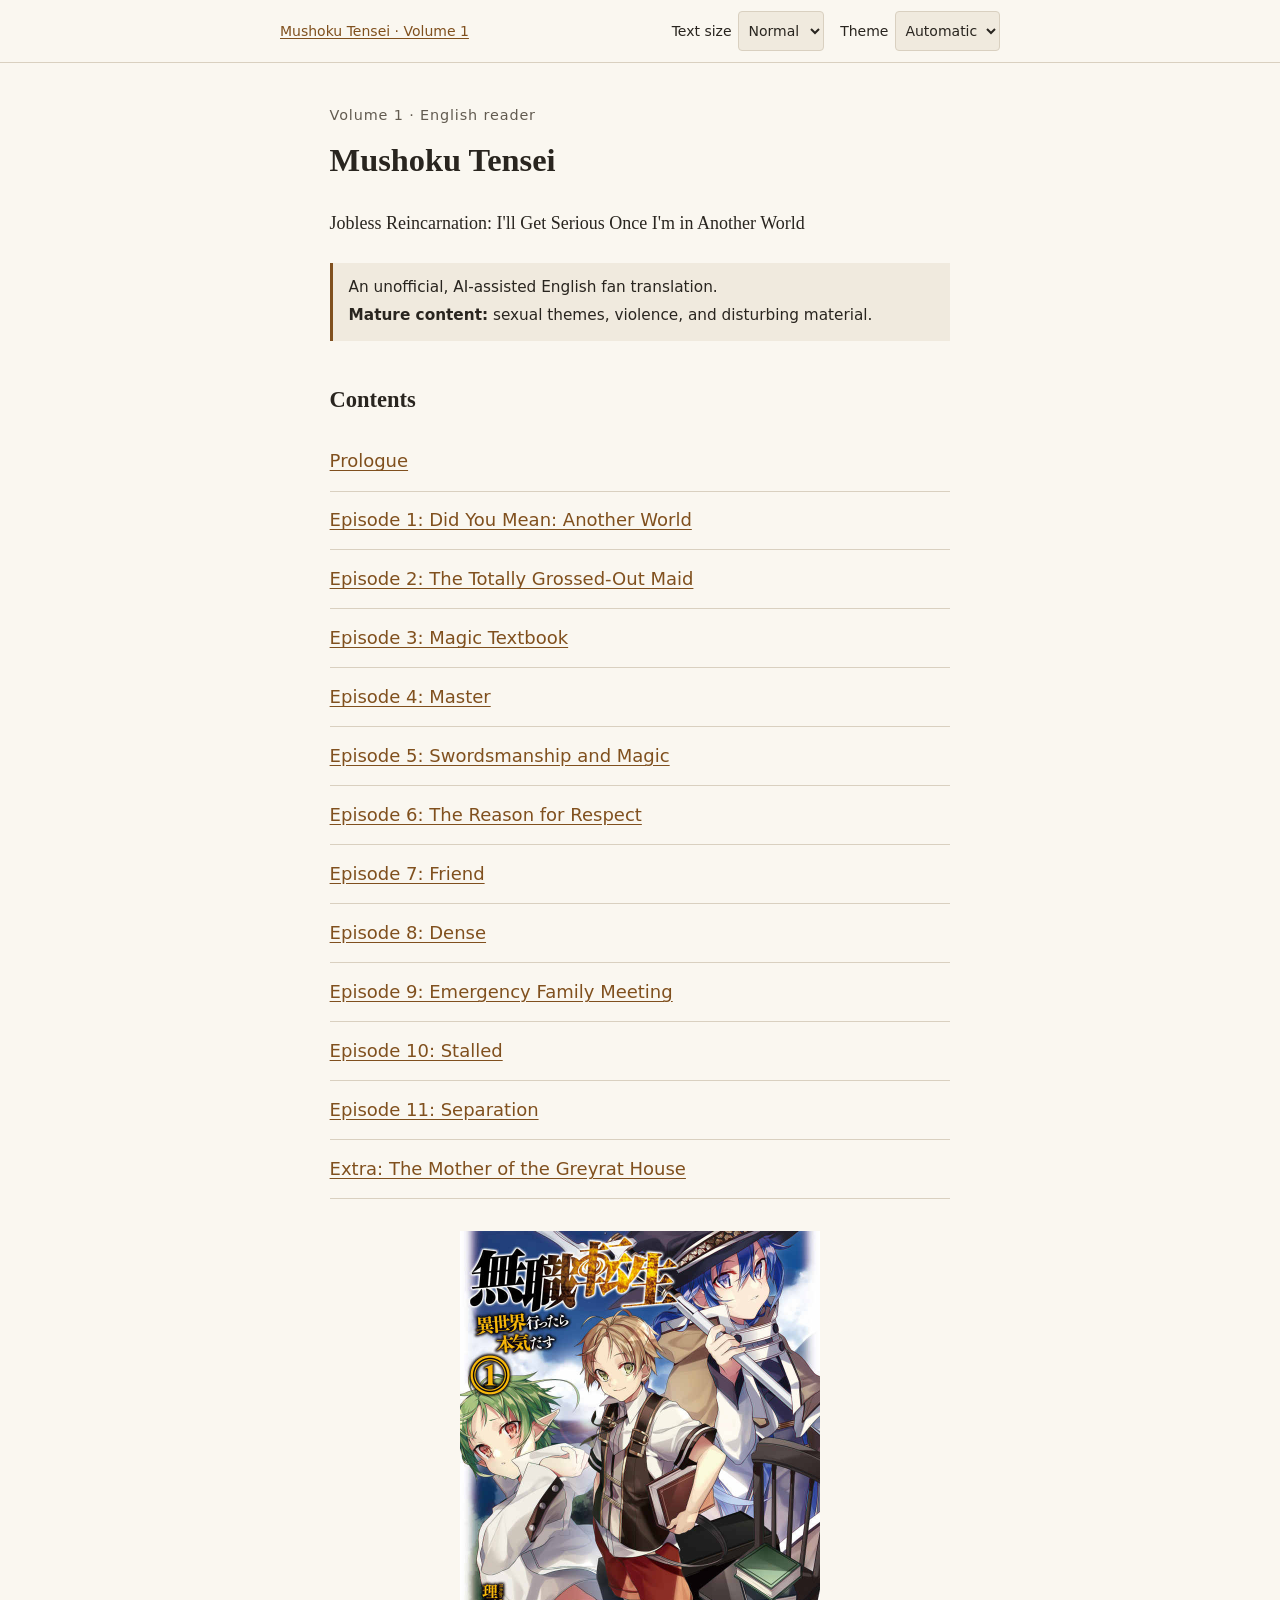
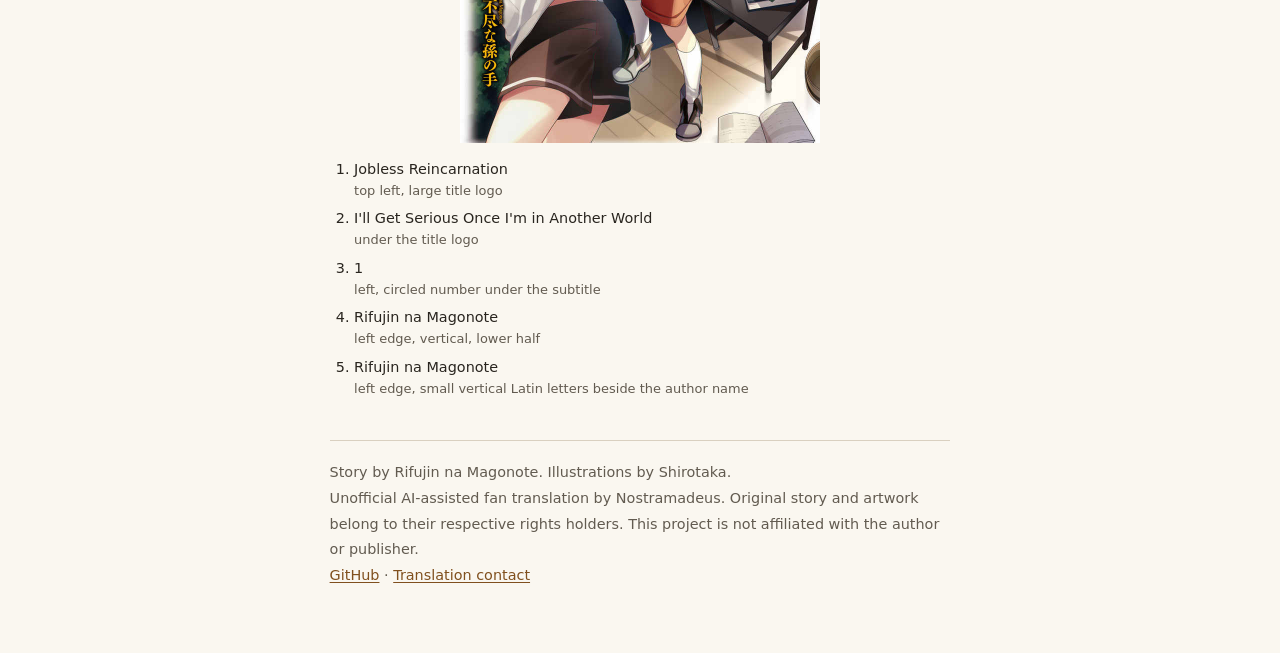
==== index.html @ 736b480a "Publish English Volume 1 reader" ====
<!doctype html>
<html lang="en"><head><meta charset="utf-8"><meta name="viewport" content="width=device-width,initial-scale=1">
<title>English reader — Mushoku Tensei · Volume 1</title>
<link rel="stylesheet" href="assets/reader.css"></head>
<body><a class="skip" href="#main">Skip to reading</a>
<header class="toolbar"><div class="toolbar-inner"><a class="toolbar-home" href="index.html">Mushoku Tensei · Volume 1</a>
<label for="font-size">Text size <select id="font-size"><option value="100">Normal</option><option value="112">Larger</option><option value="125">Large</option><option value="140">Largest</option></select></label>
<label for="theme">Theme <select id="theme"><option value="auto">Automatic</option><option value="light">Light</option><option value="dark">Dark</option></select></label>
</div></header>
<main id="main"><p class="eyebrow">Volume 1 · English reader</p><h1>Mushoku Tensei</h1>
<p>Jobless Reincarnation: I'll Get Serious Once I'm in Another World</p>
<div class="notice">An unofficial, AI-assisted English fan translation.<br><strong>Mature content:</strong> sexual themes, violence, and disturbing material.</div>
<a class="continue" id="continue" href="vol01/ch00.html" hidden>Continue reading</a>
<h2>Contents</h2><ol class="toc">
<li><a href="vol01/ch00.html">Prologue</a></li>
<li><a href="vol01/ch01.html">Episode 1: Did You Mean: Another World</a></li>
<li><a href="vol01/ch02.html">Episode 2: The Totally Grossed-Out Maid</a></li>
<li><a href="vol01/ch03.html">Episode 3: Magic Textbook</a></li>
<li><a href="vol01/ch04.html">Episode 4: Master</a></li>
<li><a href="vol01/ch05.html">Episode 5: Swordsmanship and Magic</a></li>
<li><a href="vol01/ch06.html">Episode 6: The Reason for Respect</a></li>
<li><a href="vol01/ch07.html">Episode 7: Friend</a></li>
<li><a href="vol01/ch08.html">Episode 8: Dense</a></li>
<li><a href="vol01/ch09.html">Episode 9: Emergency Family Meeting</a></li>
<li><a href="vol01/ch10.html">Episode 10: Stalled</a></li>
<li><a href="vol01/ch11.html">Episode 11: Separation</a></li>
<li><a href="vol01/ch12.html">Extra: The Mother of the Greyrat House</a></li>
</ol>
<figure class="cover"><img src="vol01/img/00001.png" alt="Volume 1 cover illustration" width="720" height="1024" loading="lazy"><figcaption class="caption"><ol><li><span class="caption-text">Jobless Reincarnation</span><span class="position">top left, large title logo</span></li><li><span class="caption-text">I'll Get Serious Once I'm in Another World</span><span class="position">under the title logo</span></li><li><span class="caption-text">1</span><span class="position">left, circled number under the subtitle</span></li><li><span class="caption-text">Rifujin na Magonote</span><span class="position">left edge, vertical, lower half</span></li><li><span class="caption-text">Rifujin na Magonote</span><span class="position">left edge, small vertical Latin letters beside the author name</span></li></ol></figcaption></figure><footer class="credits">Story by Rifujin na Magonote. Illustrations by Shirotaka.<br>Unofficial AI-assisted fan translation by Nostramadeus. Original story and artwork belong to their respective rights holders. This project is not affiliated with the author or publisher.<br><a href="https://github.com/Nostramadeus/mushoku-tensei-en">GitHub</a> · <a href="mailto:afrotankrob@gmail.com">Translation contact</a></footer></main>
<script src="assets/reader.js"></script></body></html>
---- assets/reader.css ----
:root{color-scheme:light dark;--bg:#faf7f0;--fg:#29251f;--muted:#625b50;--line:#d9d0c0;--accent:#80501e;--panel:#f0eade;--reader-size:100%}
@media(prefers-color-scheme:dark){:root{--bg:#191815;--fg:#e9e2d7;--muted:#b3a999;--line:#494236;--accent:#e8ba80;--panel:#25221d}}
:root[data-theme=light]{color-scheme:light;--bg:#faf7f0;--fg:#29251f;--muted:#625b50;--line:#d9d0c0;--accent:#80501e;--panel:#f0eade}
:root[data-theme=dark]{color-scheme:dark;--bg:#191815;--fg:#e9e2d7;--muted:#b3a999;--line:#494236;--accent:#e8ba80;--panel:#25221d}
*{box-sizing:border-box}html{font-size:var(--reader-size);scroll-padding-top:7rem}body{margin:0;background:var(--bg);color:var(--fg);font:1.125rem/1.8 Georgia,"Palatino Linotype",serif;overflow-wrap:break-word}a{color:var(--accent);text-underline-offset:.15em}a:hover{text-decoration-thickness:.15em}a:focus-visible,select:focus-visible{outline:3px solid var(--accent);outline-offset:4px}.skip{position:absolute;top:-10rem;left:1rem;z-index:3;background:var(--bg);padding:.5rem}.skip:focus{top:1rem}
.toolbar{position:sticky;top:0;z-index:2;border-bottom:1px solid var(--line);background:var(--bg);font:0.875rem/1.5 system-ui,sans-serif}.toolbar-inner{max-width:47rem;margin:auto;padding:.7rem 1rem;display:flex;align-items:center;gap:.6rem 1rem;flex-wrap:wrap}.toolbar-home{margin-right:auto}.toolbar label{display:flex;align-items:center;gap:.4rem}select{font:inherit;color:var(--fg);background:var(--panel);border:1px solid var(--line);border-radius:.25rem;padding:.35rem;min-height:2.5rem}main{max-width:41rem;margin:auto;padding:2.5rem 1.1rem 4rem}h1,h2{line-height:1.25;text-wrap:balance}h1{font-size:1.8em;margin:.2em 0 .8em}h2{font-size:1.25em;margin-top:2em}.eyebrow,.notice,.credits,.navigation,.toc,.continue,.caption{font-family:system-ui,sans-serif}.eyebrow{font-size:.8em;letter-spacing:.06em;color:var(--muted);margin:0 0 .7rem}.notice{font-size:.85em;border-left:3px solid var(--accent);padding:.7rem 1rem;background:var(--panel);margin:1.5rem 0}.credits{font-size:.8em;color:var(--muted);margin-top:2.5rem;border-top:1px solid var(--line);padding-top:1.2rem}.prose-row{margin:0 0 .9em;scroll-margin-top:7rem;white-space:pre-wrap}.prose-row.prose{text-indent:1.4em}.prose-row.heading{font-size:1em;font-weight:bold;text-indent:0;margin-top:1.5em}.blank{height:1.3em}.scene-break{text-align:center;color:var(--muted);margin:1.6em 0;letter-spacing:.1em}ruby{ruby-position:over}rt{font-size:.65em}figure{margin:2rem 0}figure img{display:block;max-width:100%;height:auto;margin:auto}.cover img{max-height:32rem;width:auto;max-width:100%;object-fit:contain}.caption{font-size:.8em;line-height:1.6;margin-top:.8em}.caption ol{padding-left:1.7em}.caption li{margin:.4em 0}.position{display:block;color:var(--muted);font-size:.9em}.toc{list-style:none;padding:0}.toc li{border-bottom:1px solid var(--line)}.toc a{display:block;padding:.8rem 0}.continue{display:block;padding:.7rem 1rem;background:var(--panel);margin:1.5rem 0}.continue[hidden]{display:none}.navigation{display:flex;gap:1rem;justify-content:space-between;flex-wrap:wrap;font-size:.85em;border-top:1px solid var(--line);padding-top:1rem;margin-top:2.5rem}.navigation .next{margin-left:auto}@media(max-width:32rem){main{padding-top:1.5rem}.toolbar-inner{gap:.4rem .7rem}.toolbar-home{flex-basis:100%}h1{font-size:1.5em}}
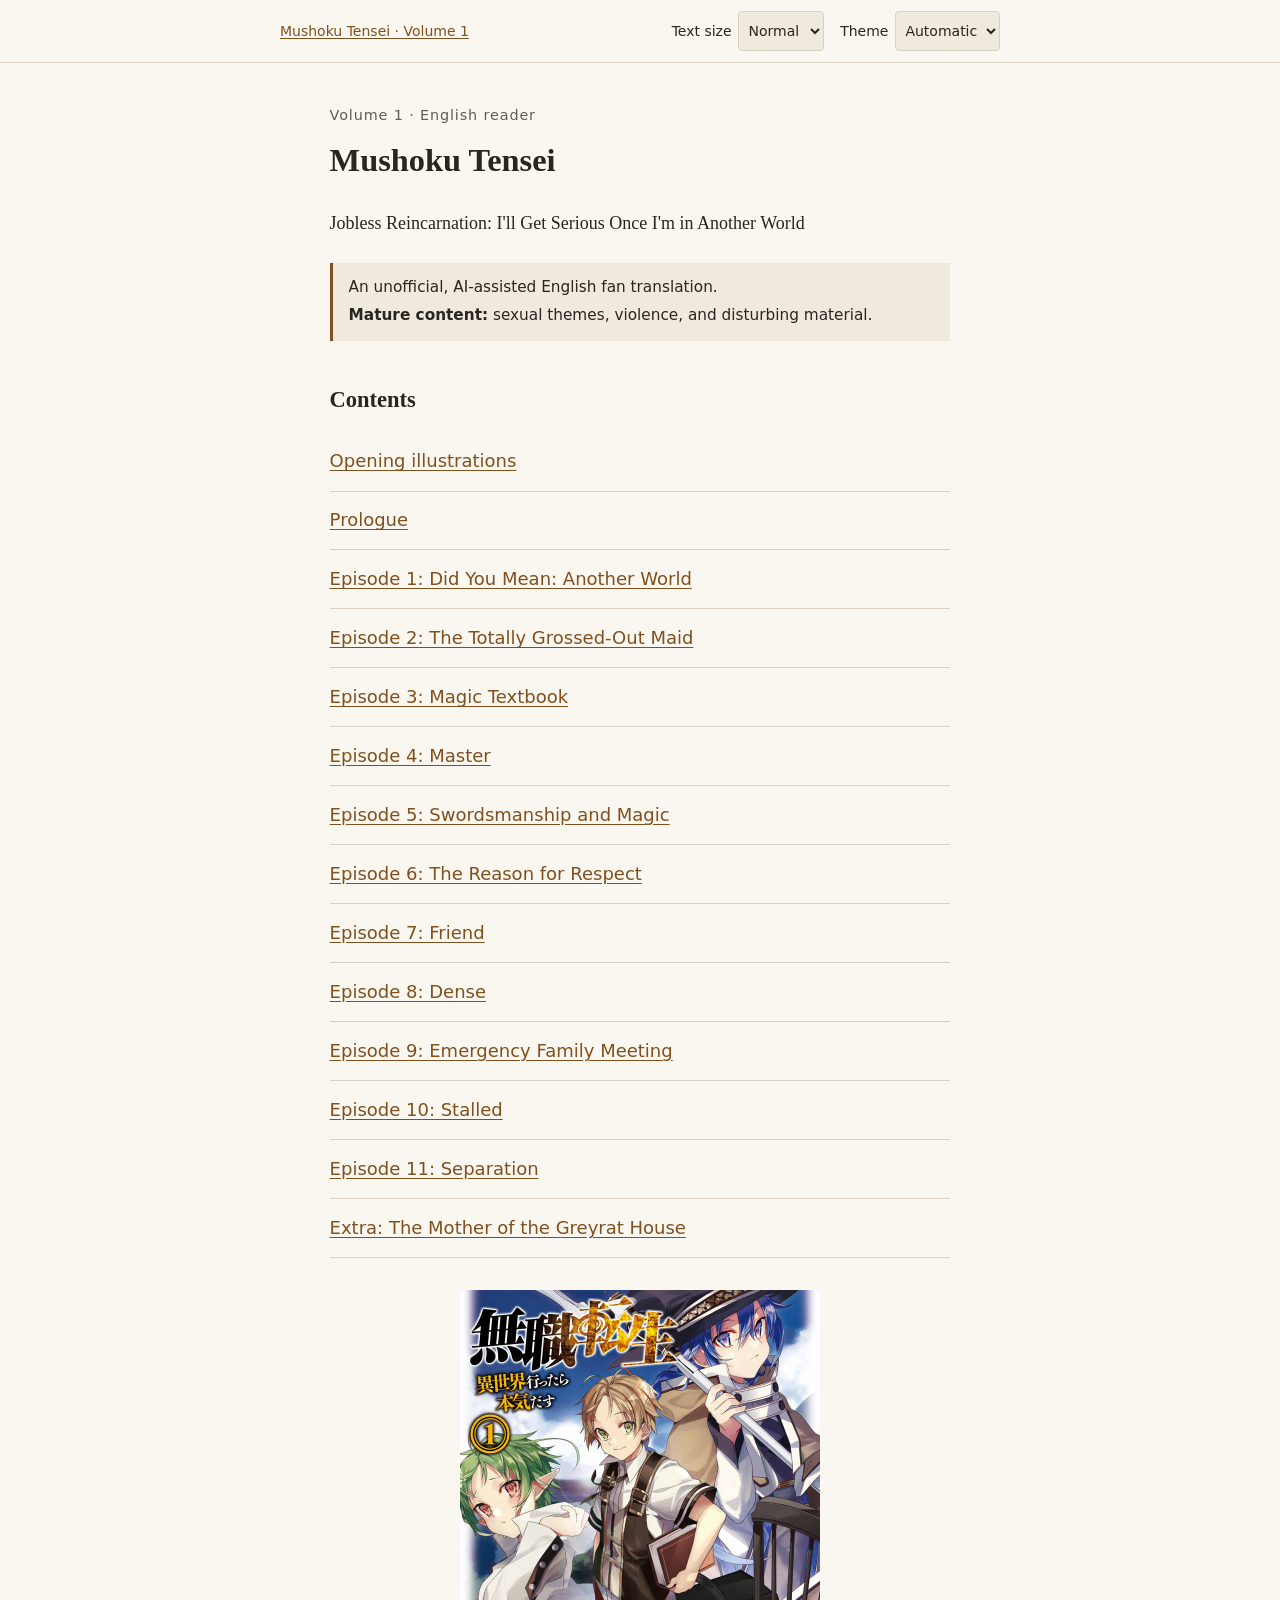
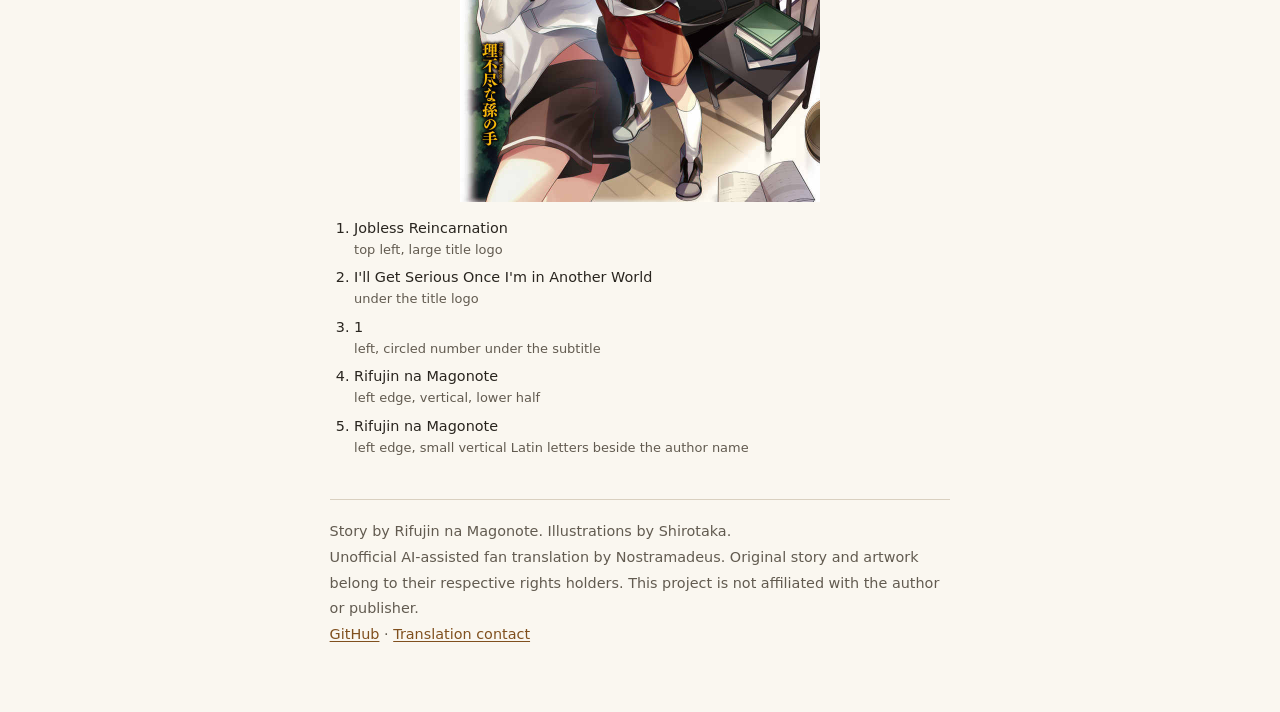
==== commit cdf83943: "Restore opening illustrations and clarify translation quality" ====
--- a/index.html
+++ b/index.html
@@ -12,6 +12,7 @@
 <div class="notice">An unofficial, AI-assisted English fan translation.<br><strong>Mature content:</strong> sexual themes, violence, and disturbing material.</div>
 <a class="continue" id="continue" href="vol01/ch00.html" hidden>Continue reading</a>
 <h2>Contents</h2><ol class="toc">
+<li><a href="vol01/opening.html">Opening illustrations</a></li>
 <li><a href="vol01/ch00.html">Prologue</a></li>
 <li><a href="vol01/ch01.html">Episode 1: Did You Mean: Another World</a></li>
 <li><a href="vol01/ch02.html">Episode 2: The Totally Grossed-Out Maid</a></li>
